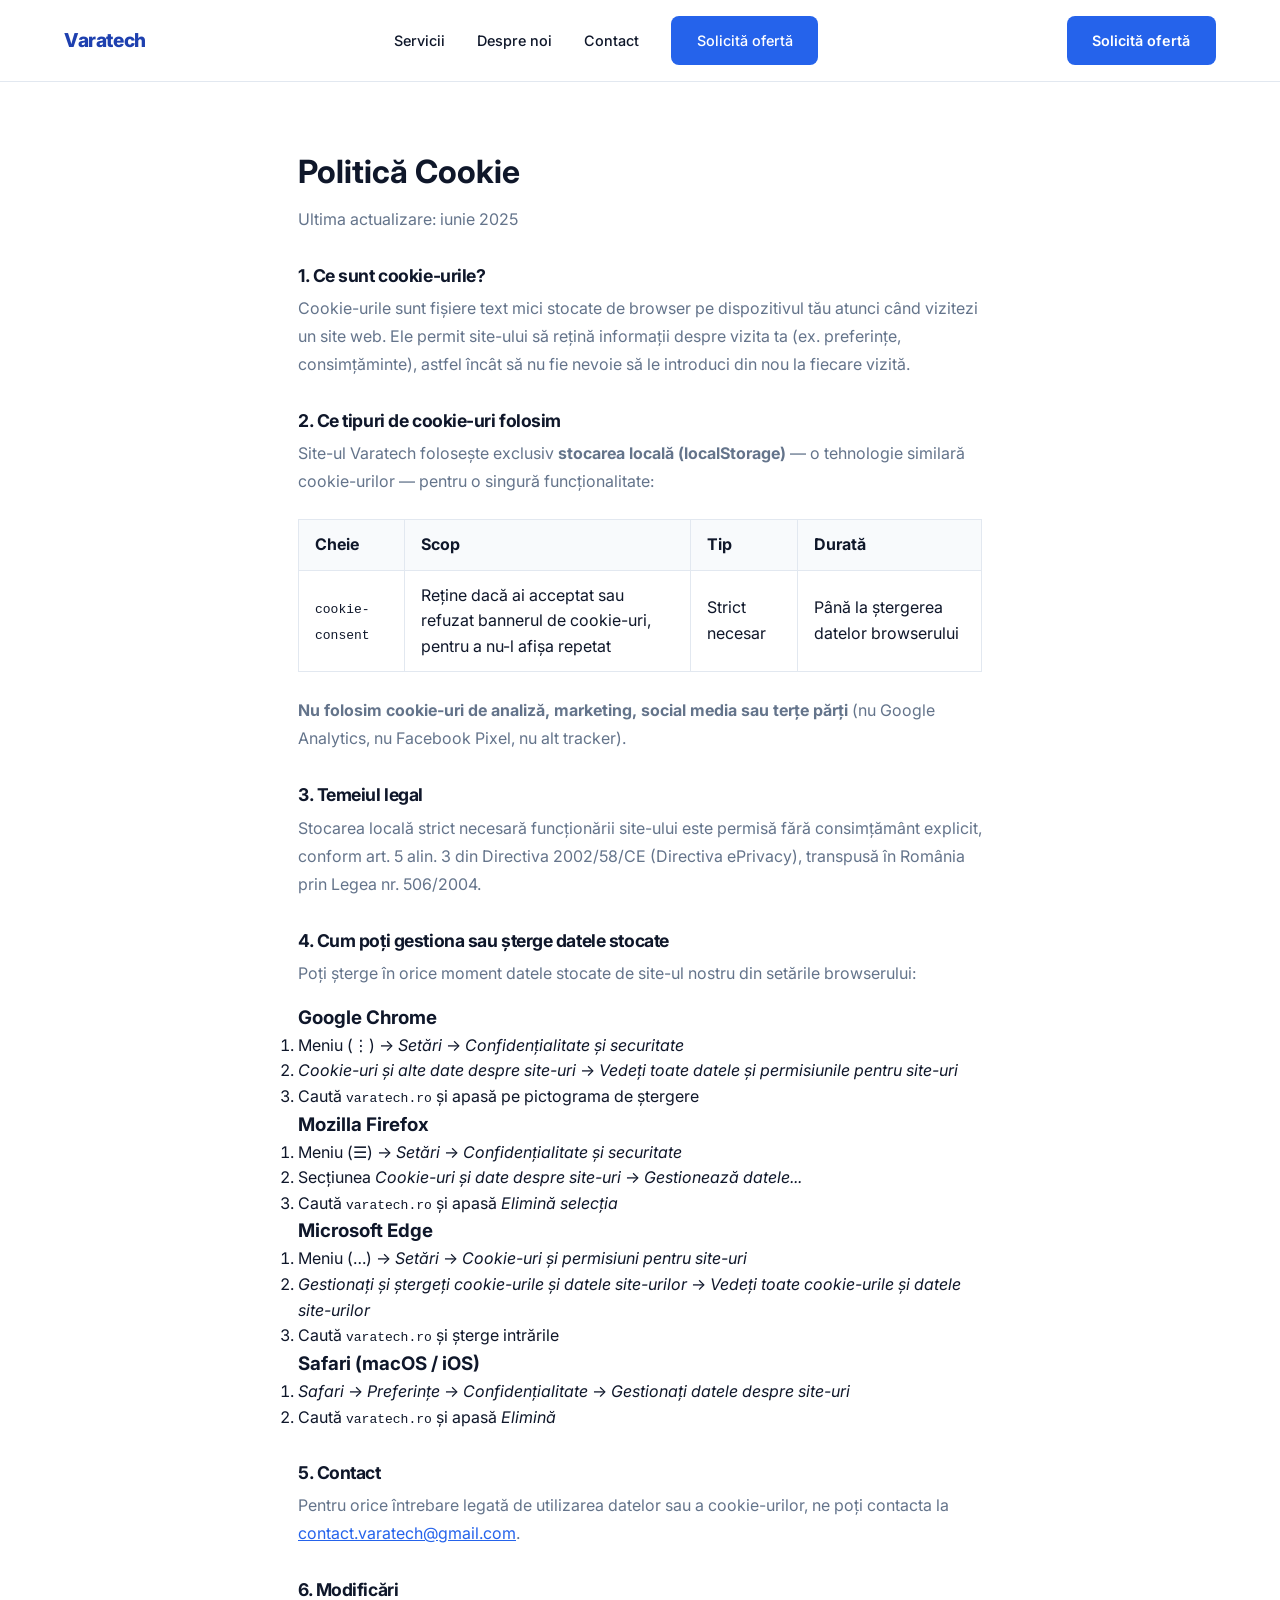
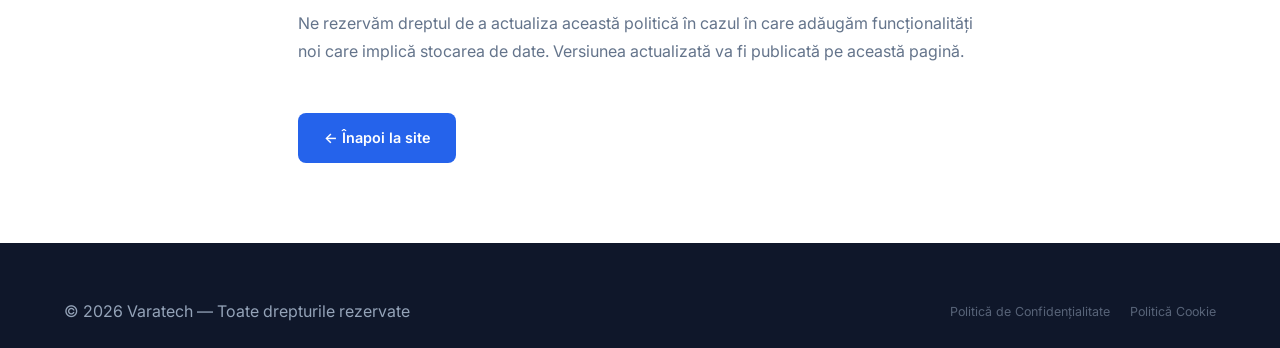
==== cookies.html @ 7a69ef98 "Redesign: minimalist premium look, legal compliance, mobile nav fix - New design system: clean cards" ====
<!DOCTYPE html>
<html lang="ro">
<head>
  <meta charset="UTF-8">
  <meta name="viewport" content="width=device-width, initial-scale=1.0">
  <title>Politică Cookie — Varatech</title>
  <link rel="preconnect" href="https://fonts.googleapis.com">
  <link rel="preconnect" href="https://fonts.gstatic.com" crossorigin>
  <link href="https://fonts.googleapis.com/css2?family=Inter:wght@400;500;600;700;800&display=swap" rel="stylesheet">
  <link rel="stylesheet" href="styles.css">
</head>
<body>
  <header class="site-header">
    <div class="container header-inner">
      <a href="index.html" class="logo">Vara<span>tech</span></a>
      <button class="nav-toggle" id="nav-toggle" aria-label="Meniu">
        <span></span><span></span><span></span>
      </button>
      <nav class="nav" id="main-nav">
        <button class="nav-close" id="nav-close" aria-label="Închide meniu">✕</button>
        <a href="index.html#servicii">Servicii</a>
        <a href="index.html#despre">Despre noi</a>
        <a href="index.html#contact">Contact</a>
        <a href="index.html#contact" class="btn primary nav-cta">Solicită ofertă</a>
      </nav>
      <a href="index.html#contact" class="btn primary header-cta">Solicită ofertă</a>
    </div>
  </header>
  <div class="nav-backdrop" id="nav-backdrop"></div>

  <main class="policy-page">
    <div class="container">
      <h1>Politică Cookie</h1>
      <p class="muted">Ultima actualizare: iunie 2025</p>

      <h2>1. Ce sunt cookie-urile?</h2>
      <p>Cookie-urile sunt fișiere text mici stocate de browser pe dispozitivul tău atunci când vizitezi un site web. Ele permit site-ului să rețină informații despre vizita ta (ex. preferințe, consimțăminte), astfel încât să nu fie nevoie să le introduci din nou la fiecare vizită.</p>

      <h2>2. Ce tipuri de cookie-uri folosim</h2>
      <p>Site-ul Varatech folosește exclusiv <strong>stocarea locală (localStorage)</strong> — o tehnologie similară cookie-urilor — pentru o singură funcționalitate:</p>

      <table style="width:100%;border-collapse:collapse;margin:1.5rem 0;">
        <thead>
          <tr style="background:var(--bg-2);text-align:left;">
            <th style="padding:0.75rem 1rem;border:1px solid var(--border);">Cheie</th>
            <th style="padding:0.75rem 1rem;border:1px solid var(--border);">Scop</th>
            <th style="padding:0.75rem 1rem;border:1px solid var(--border);">Tip</th>
            <th style="padding:0.75rem 1rem;border:1px solid var(--border);">Durată</th>
          </tr>
        </thead>
        <tbody>
          <tr>
            <td style="padding:0.75rem 1rem;border:1px solid var(--border);"><code>cookie-consent</code></td>
            <td style="padding:0.75rem 1rem;border:1px solid var(--border);">Reține dacă ai acceptat sau refuzat bannerul de cookie-uri, pentru a nu-l afișa repetat</td>
            <td style="padding:0.75rem 1rem;border:1px solid var(--border);">Strict necesar</td>
            <td style="padding:0.75rem 1rem;border:1px solid var(--border);">Până la ștergerea datelor browserului</td>
          </tr>
        </tbody>
      </table>

      <p><strong>Nu folosim cookie-uri de analiză, marketing, social media sau terțe părți</strong> (nu Google Analytics, nu Facebook Pixel, nu alt tracker).</p>

      <h2>3. Temeiul legal</h2>
      <p>Stocarea locală strict necesară funcționării site-ului este permisă fără consimțământ explicit, conform art. 5 alin. 3 din Directiva 2002/58/CE (Directiva ePrivacy), transpusă în România prin Legea nr. 506/2004.</p>

      <h2>4. Cum poți gestiona sau șterge datele stocate</h2>
      <p>Poți șterge în orice moment datele stocate de site-ul nostru din setările browserului:</p>

      <h3>Google Chrome</h3>
      <ol>
        <li>Meniu (⋮) → <em>Setări</em> → <em>Confidențialitate și securitate</em></li>
        <li><em>Cookie-uri și alte date despre site-uri</em> → <em>Vedeți toate datele și permisiunile pentru site-uri</em></li>
        <li>Caută <code>varatech.ro</code> și apasă pe pictograma de ștergere</li>
      </ol>

      <h3>Mozilla Firefox</h3>
      <ol>
        <li>Meniu (☰) → <em>Setări</em> → <em>Confidențialitate și securitate</em></li>
        <li>Secțiunea <em>Cookie-uri și date despre site-uri</em> → <em>Gestionează datele...</em></li>
        <li>Caută <code>varatech.ro</code> și apasă <em>Elimină selecția</em></li>
      </ol>

      <h3>Microsoft Edge</h3>
      <ol>
        <li>Meniu (…) → <em>Setări</em> → <em>Cookie-uri și permisiuni pentru site-uri</em></li>
        <li><em>Gestionați și ștergeți cookie-urile și datele site-urilor</em> → <em>Vedeți toate cookie-urile și datele site-urilor</em></li>
        <li>Caută <code>varatech.ro</code> și șterge intrările</li>
      </ol>

      <h3>Safari (macOS / iOS)</h3>
      <ol>
        <li><em>Safari</em> → <em>Preferințe</em> → <em>Confidențialitate</em> → <em>Gestionați datele despre site-uri</em></li>
        <li>Caută <code>varatech.ro</code> și apasă <em>Elimină</em></li>
      </ol>

      <h2>5. Contact</h2>
      <p>Pentru orice întrebare legată de utilizarea datelor sau a cookie-urilor, ne poți contacta la <a href="mailto:contact.varatech@gmail.com">contact.varatech@gmail.com</a>.</p>

      <h2>6. Modificări</h2>
      <p>Ne rezervăm dreptul de a actualiza această politică în cazul în care adăugăm funcționalități noi care implică stocarea de date. Versiunea actualizată va fi publicată pe această pagină.</p>

      <p style="margin-top:3rem;"><a href="index.html" class="btn primary">← Înapoi la site</a></p>
    </div>
  </main>

  <footer class="site-footer">
    <div class="container">
      <div class="footer-bottom" style="border-top:none;padding-top:0;">
        <p class="muted">© <span id="year"></span> Varatech — Toate drepturile rezervate</p>
        <div class="footer-links-legal">
          <a href="privacy.html">Politică de Confidențialitate</a>
          <a href="cookies.html">Politică Cookie</a>
        </div>
      </div>
    </div>
  </footer>

  <script src="main.js"></script>
</body>
</html>
---- styles.css ----
/* Varatech */
:root{
  --accent-1:#2563eb;
  --accent-2:#1e40af;
  --bg-1:#ffffff;
  --bg-2:#f8fafc;
  --text:#0f172a;
  --muted:#64748b;
  --border:#e2e8f0;
  --radius-sm:8px;
  --radius:14px;
  --shadow:0 4px 16px rgba(0,0,0,0.06);
  --shadow-hover:0 8px 32px rgba(37,99,235,0.12);
  --footer-bg:#0f172a;
  --footer-text:#94a3b8;
}
*{box-sizing:border-box;margin:0;padding:0}
html{scroll-behavior:smooth}
body{
  font-family:'Inter',system-ui,-apple-system,'Segoe UI',Roboto,sans-serif;
  background:var(--bg-1);color:var(--text);
  -webkit-font-smoothing:antialiased;
  line-height:1.6;
}
img{display:block;max-width:100%}
.container{max-width:1200px;margin:0 auto;padding:0 1.5rem}

/* ── Header ── */
.site-header{
  background:white;
  padding:1rem 0;
  position:sticky;top:0;z-index:40;
  border-bottom:1px solid var(--border);
}
.header-inner{display:flex;align-items:center;justify-content:space-between;gap:1.5rem}
.logo{font-weight:800;color:var(--accent-2);text-decoration:none;font-size:1.2rem;letter-spacing:-0.02em}
.nav{display:flex;align-items:center;gap:2rem}
.nav>a{color:var(--text);text-decoration:none;font-weight:500;font-size:0.9rem;transition:color 0.2s}
.nav>a:hover{color:var(--accent-1)}
.nav-backdrop,.nav-close,.nav-cta{display:none}
.nav-toggle{display:none;background:none;border:0;cursor:pointer;padding:4px}
.nav-toggle span{display:block;width:22px;height:2px;background:var(--text);margin:5px 0;border-radius:2px}
.header-cta{padding:0.55rem 1.1rem;font-size:0.85rem}

/* ── Buttons ── */
.btn{
  display:inline-block;
  padding:0.8rem 1.6rem;
  border-radius:var(--radius-sm);
  text-decoration:none;font-weight:600;font-size:0.9rem;
  transition:all 0.2s;cursor:pointer;border:none;font-family:inherit;
}
.btn.primary{background:var(--accent-1);color:white}
.btn.primary:hover{background:var(--accent-2);transform:translateY(-1px);box-shadow:0 4px 14px rgba(37,99,235,0.3)}
.btn.outline{border:1px solid rgba(255,255,255,0.55);color:white;background:transparent}
.btn.outline:hover{background:rgba(255,255,255,0.12)}

/* ── Hero ── */
.hero{
  min-height:88vh;
  display:flex;align-items:center;
  background-image:url('https://images.unsplash.com/photo-1497366216548-37526070297c?auto=format&fit=crop&w=1920&q=80');
  background-size:cover;background-position:center;background-attachment:fixed;
  position:relative;
}
.hero::before{
  content:'';position:absolute;inset:0;
  background:linear-gradient(135deg,rgba(15,23,42,0.78) 0%,rgba(30,64,175,0.45) 100%);
}
.hero-inner{
  position:relative;z-index:1;text-align:center;
  max-width:760px;margin:0 auto;padding:5rem 0;
}
.hero h1{
  font-size:3.5rem;font-weight:800;color:white;
  line-height:1.12;letter-spacing:-0.03em;margin-bottom:1.25rem;
}
.hero p{color:rgba(255,255,255,0.82);font-size:1.1rem;margin-bottom:2.5rem;line-height:1.7}
.hero-ctas{display:flex;gap:1rem;justify-content:center;flex-wrap:wrap}

/* ── Stats ── */
.stats{background:var(--bg-1);border-bottom:1px solid var(--border)}
.stats-grid{display:grid;grid-template-columns:repeat(4,1fr);text-align:center}
.stat{padding:2rem 1rem;border-right:1px solid var(--border)}
.stat:last-child{border-right:none}
.stat-num{display:block;font-size:2.25rem;font-weight:800;color:var(--accent-1);letter-spacing:-0.03em;line-height:1;margin-bottom:0.35rem}
.stat-label{font-size:0.875rem;color:var(--muted);font-weight:500}

/* ── Section labels & headings ── */
.section-label{
  display:inline-block;font-size:0.75rem;font-weight:700;letter-spacing:0.1em;
  text-transform:uppercase;color:var(--accent-1);margin-bottom:0.6rem;
}
h2{font-size:2.1rem;font-weight:800;letter-spacing:-0.025em;line-height:1.2;margin-bottom:0.75rem}
.lead{color:var(--muted);font-size:1rem;margin-bottom:2.5rem;line-height:1.65}

/* ── Services ── */
.services{padding:5rem 0;background:var(--bg-2)}
.services-grid{display:grid;grid-template-columns:repeat(auto-fit,minmax(280px,1fr));gap:1.25rem}
.card{
  background:white;border-radius:var(--radius);padding:1.75rem;
  border:1px solid var(--border);
  transition:border-color 0.25s,box-shadow 0.25s,transform 0.25s;
}
.card:hover{border-color:var(--accent-1);box-shadow:var(--shadow-hover);transform:translateY(-3px)}
.icon-wrap{
  width:2.75rem;height:2.75rem;background:#eff6ff;
  border-radius:10px;display:flex;align-items:center;justify-content:center;
  margin-bottom:1.25rem;flex-shrink:0;
}
.icon-wrap .icon{width:1.15rem;height:1.15rem;color:var(--accent-1)}
.card h3{font-size:0.95rem;font-weight:700;margin-bottom:0.3rem;color:var(--text)}
.card>p{color:var(--muted);font-size:0.875rem;line-height:1.55;margin:0}
.details-btn{
  display:inline-flex;align-items:center;gap:0.3rem;margin-top:1rem;
  padding:0;background:none;border:none;
  color:var(--accent-1);font-size:0.8rem;font-weight:600;cursor:pointer;
  transition:color 0.2s;font-family:inherit;
}
.details-btn:hover{color:var(--accent-2)}
.btn-icon{display:inline-block;transition:transform 0.3s ease;line-height:1}
.card.expanded .btn-icon{transform:rotate(180deg)}
.details{max-height:0;overflow:hidden;transition:max-height 0.4s ease}
.card.expanded .details{max-height:300px}
.details-inner{margin-top:1rem;padding-top:1rem;border-top:1px solid var(--border)}
.details-inner p{color:var(--muted);font-size:0.875rem;line-height:1.6;margin:0}

/* ── About ── */
.about{padding:5rem 0;background:var(--bg-1)}
.about-inner{display:grid;grid-template-columns:1fr 1fr;gap:5rem;align-items:center}
.about-image{border-radius:var(--radius);overflow:hidden;box-shadow:var(--shadow);aspect-ratio:4/3}
.about-image img{width:100%;height:100%;object-fit:cover}
.about-content .section-label{display:block}
.about-content h2{margin-bottom:1rem}
.about-content>p{color:var(--muted);font-size:1rem;line-height:1.75;margin-bottom:2rem}
.feature-list{list-style:none;display:flex;flex-direction:column;gap:0.9rem}
.feature-list li{
  display:flex;align-items:center;gap:0.75rem;
  font-size:0.9rem;font-weight:500;color:var(--text);
}
.feature-list li::before{
  content:'✓';flex-shrink:0;
  width:1.5rem;height:1.5rem;
  background:#eff6ff;color:var(--accent-1);
  border-radius:50%;display:flex;align-items:center;justify-content:center;
  font-size:0.7rem;font-weight:800;
}

/* ── Contact ── */
.contact{padding:5rem 0;background:var(--bg-2)}
.contact-inner{display:grid;grid-template-columns:1fr 1.5fr;gap:4rem;align-items:start}
.contact-info .section-label{display:block}
.contact-info h2{margin-bottom:0.75rem}
.contact-info>.lead{margin-bottom:0}
.contact-details{display:flex;flex-direction:column;gap:0.65rem;margin-top:2rem}
.contact-details a,.contact-details span{
  color:var(--text);text-decoration:none;font-size:0.9rem;font-weight:500;
  display:flex;align-items:center;gap:0.6rem;
}
.contact-details a:hover{color:var(--accent-1)}
.contact-form-wrap{background:white;border-radius:var(--radius);padding:2.25rem;border:1px solid var(--border)}
.contact-form{display:flex;flex-direction:column;gap:1.1rem}
.form-row{display:flex;flex-direction:column;gap:0.35rem}
.form-row label{font-size:0.8rem;color:var(--muted);font-weight:600;letter-spacing:0.01em}
.form-row input,.form-row textarea,.form-row select{
  padding:0.75rem 0.9rem;border-radius:var(--radius-sm);
  border:1px solid var(--border);background:var(--bg-1);
  font-family:inherit;font-size:0.9rem;color:var(--text);
  transition:border-color 0.2s,box-shadow 0.2s;
}
.form-row input:focus,.form-row textarea:focus,.form-row select:focus{
  outline:none;border-color:var(--accent-1);box-shadow:0 0 0 3px rgba(37,99,235,0.1);
}
.form-actions{margin-top:0.5rem}
.form-actions .btn{display:block;width:100%;text-align:center}

/* ── Policy pages ── */
.policy-page{max-width:780px;margin:0 auto;padding:4rem 1.5rem}
.policy-page h1{font-size:2rem;margin-bottom:0.5rem}
.policy-page h2{font-size:1.1rem;font-weight:700;margin:2rem 0 0.5rem}
.policy-page p,.policy-page ul{color:var(--muted);line-height:1.75;margin-bottom:1rem}
.policy-page ul{padding-left:1.5rem}
.policy-page ul li{margin-bottom:0.4rem}
.policy-page a{color:var(--accent-1)}
.policy-meta{color:var(--muted);font-size:0.875rem;margin-bottom:3rem;padding-bottom:2rem;border-bottom:1px solid var(--border)}

/* ── Footer ── */
.site-footer{background:var(--footer-bg);color:var(--footer-text);padding:3.5rem 0 1.5rem}
.footer-grid{
  display:grid;grid-template-columns:1.6fr 1fr 1fr;gap:3rem;
  padding-bottom:2.5rem;border-bottom:1px solid rgba(255,255,255,0.07);margin-bottom:1.5rem;
}
.footer-brand strong{color:white;font-size:1.1rem;font-weight:800;letter-spacing:-0.02em}
.footer-brand>p{margin-top:0.5rem;font-size:0.875rem;line-height:1.6}
.footer-col h4{color:white;font-size:0.75rem;font-weight:700;letter-spacing:0.09em;text-transform:uppercase;margin-bottom:1rem}
.footer-col a,.footer-col span{
  display:block;color:var(--footer-text);text-decoration:none;
  font-size:0.875rem;margin-bottom:0.6rem;transition:color 0.2s;
}
.footer-col a:hover{color:white}
.footer-legal{
  font-size:0.78rem;color:rgba(148,163,184,0.5);line-height:1.7;
  padding-bottom:1.25rem;border-bottom:1px solid rgba(255,255,255,0.07);margin-bottom:1.25rem;
}
.footer-bottom{
  display:flex;align-items:center;justify-content:space-between;flex-wrap:wrap;gap:0.75rem;
}
.footer-muted{color:rgba(148,163,184,0.45);font-size:0.8rem}
.footer-links-legal{display:flex;flex-wrap:wrap;gap:1.25rem}
.footer-links-legal a{
  color:rgba(148,163,184,0.55);text-decoration:none;font-size:0.78rem;transition:color 0.2s;
}
.footer-links-legal a:hover{color:white}

/* ── Cookie Banner ── */
.cookie-banner{
  position:fixed;bottom:0;left:0;right:0;z-index:999;
  background:#1e293b;color:#e2e8f0;
  padding:1rem 2rem;
  display:none;
  align-items:center;justify-content:space-between;
  gap:1rem;flex-wrap:wrap;
  box-shadow:0 -4px 24px rgba(0,0,0,0.25);
}
.cookie-banner p{font-size:0.875rem;margin:0}
.cookie-banner a{color:#93c5fd}
.cookie-actions{display:flex;gap:0.6rem;flex-shrink:0}
.btn-cookie-reject{
  padding:0.45rem 1rem;border-radius:6px;
  background:transparent;border:1px solid rgba(255,255,255,0.22);
  color:#e2e8f0;font-size:0.825rem;font-weight:500;cursor:pointer;
  transition:border-color 0.2s;font-family:inherit;
}
.btn-cookie-reject:hover{border-color:rgba(255,255,255,0.5)}
.btn-cookie-accept{
  padding:0.45rem 1rem;border-radius:6px;
  background:var(--accent-1);border:none;
  color:white;font-size:0.825rem;font-weight:600;cursor:pointer;
  transition:background 0.2s;font-family:inherit;
}
.btn-cookie-accept:hover{background:var(--accent-2)}

/* ── Responsive ── */
@media (max-width:880px){
  .nav-backdrop{
    display:block;position:fixed;inset:0;
    background:rgba(0,0,0,0.45);z-index:38;
    opacity:0;pointer-events:none;transition:opacity 0.3s;
  }
  .nav-backdrop.show{opacity:1;pointer-events:all}
  .nav{
    display:flex;flex-direction:column;align-items:flex-start;
    position:fixed;top:0;right:0;
    width:min(300px,85vw);height:100vh;
    background:white;padding:5rem 2rem 2rem;
    gap:0;box-shadow:-8px 0 40px rgba(0,0,0,0.15);z-index:39;
    transform:translateX(100%);transition:transform 0.3s ease;
  }
  .nav.show{transform:translateX(0)}
  .nav>a{
    display:block;width:100%;
    padding:0.9rem 0;border-bottom:1px solid var(--border);font-size:1rem;
  }
  .nav-close{
    display:block;position:absolute;top:1.1rem;right:1.25rem;
    background:none;border:none;font-size:1.4rem;cursor:pointer;
    color:var(--muted);line-height:1;font-family:inherit;
  }
  .nav-cta{display:block;margin-top:1.5rem;text-align:center;width:100%}
  .nav-toggle{display:block}
  .header-cta{display:none}

  .hero{min-height:75vh;background-attachment:scroll}
  .hero h1{font-size:2.1rem}
  .hero p{font-size:0.975rem}

  .stats-grid{grid-template-columns:repeat(2,1fr)}
  .stat{border-right:none;border-bottom:1px solid var(--border)}
  .stat:nth-child(odd){border-right:1px solid var(--border)}
  .stat:nth-child(3),.stat:nth-child(4){border-bottom:none}

  .services-grid{grid-template-columns:1fr}

  .about-inner{grid-template-columns:1fr;gap:2.5rem}
  .about-image{aspect-ratio:16/9}

  .contact-inner{grid-template-columns:1fr;gap:2.5rem}

  .footer-grid{grid-template-columns:1fr;gap:2rem}
  .footer-bottom{flex-direction:column;align-items:flex-start}

  .cookie-banner{flex-direction:column;align-items:flex-start}
}

@media (max-width:480px){
  .hero h1{font-size:1.85rem}
  .hero-ctas{flex-direction:column;align-items:stretch}
  .hero-ctas .btn{text-align:center}
  h2{font-size:1.75rem}
  .stat-num{font-size:1.85rem}
  .contact-form-wrap{padding:1.5rem}
}
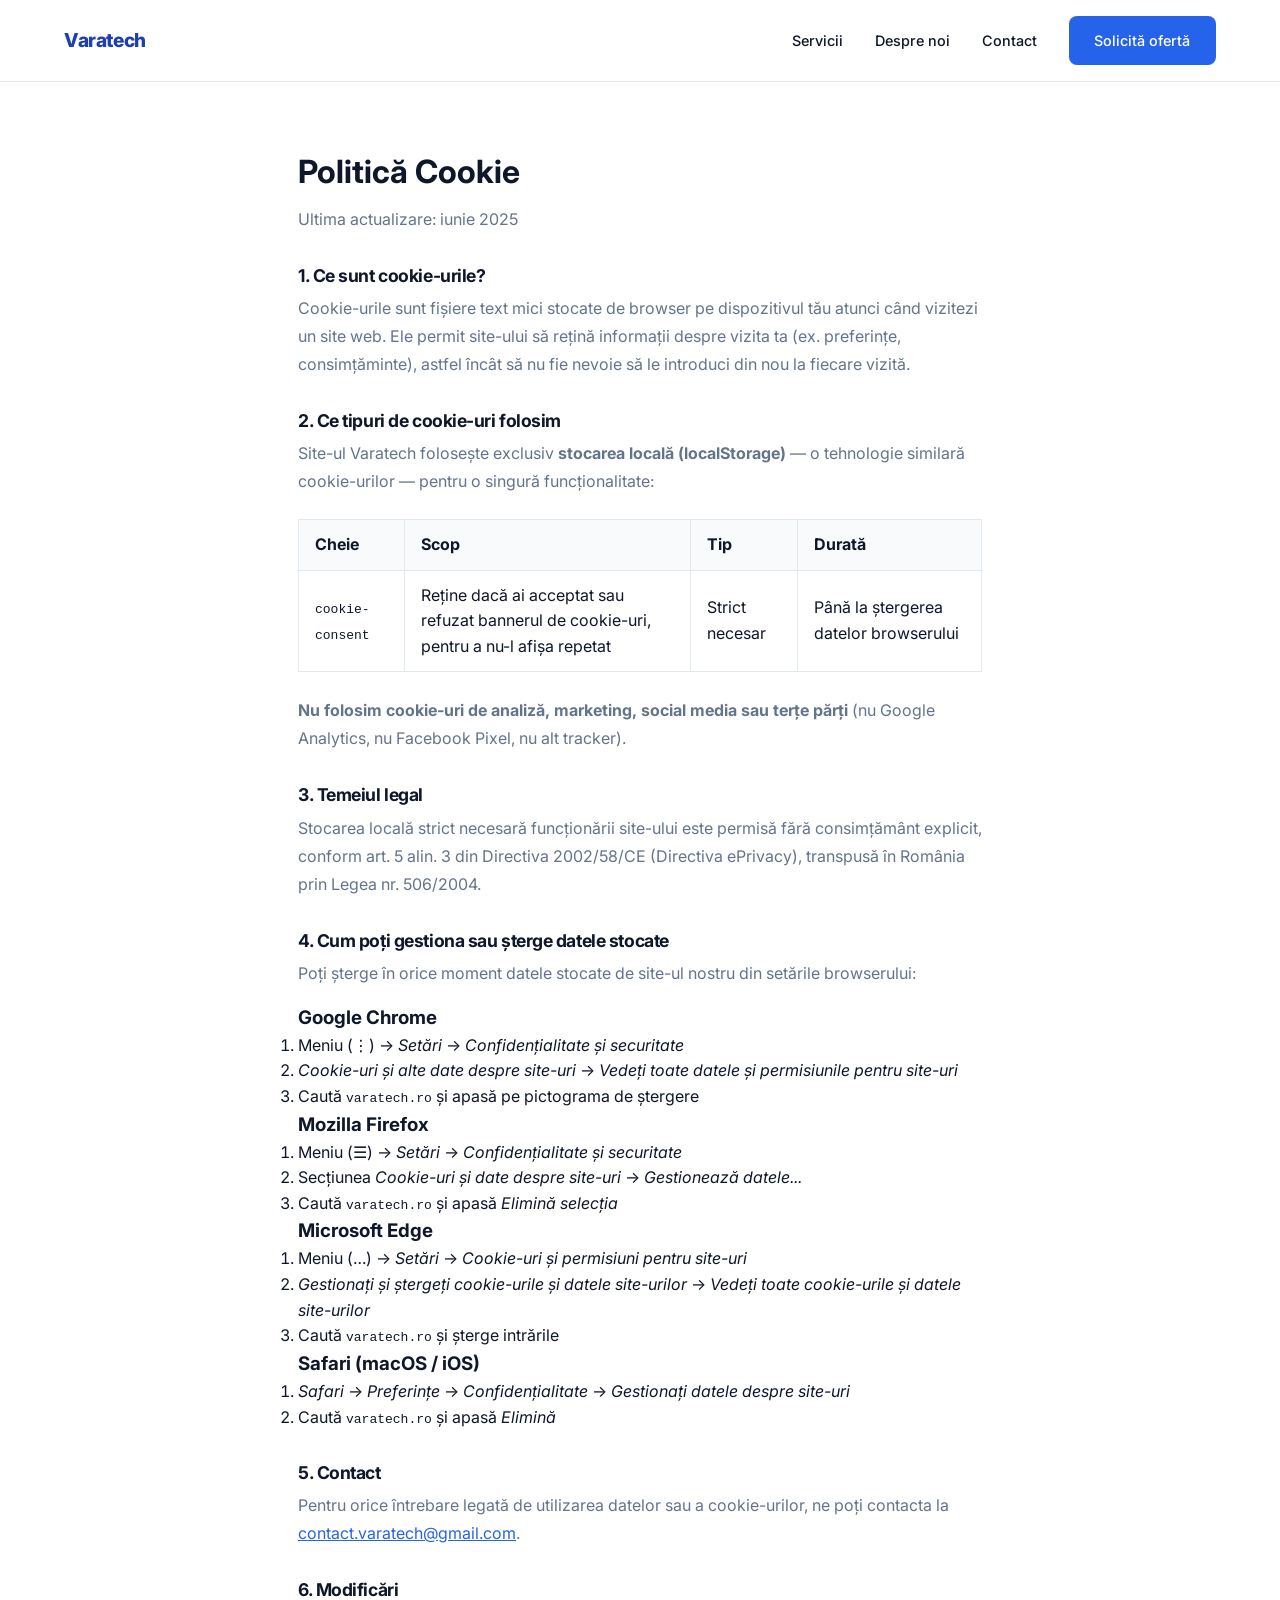
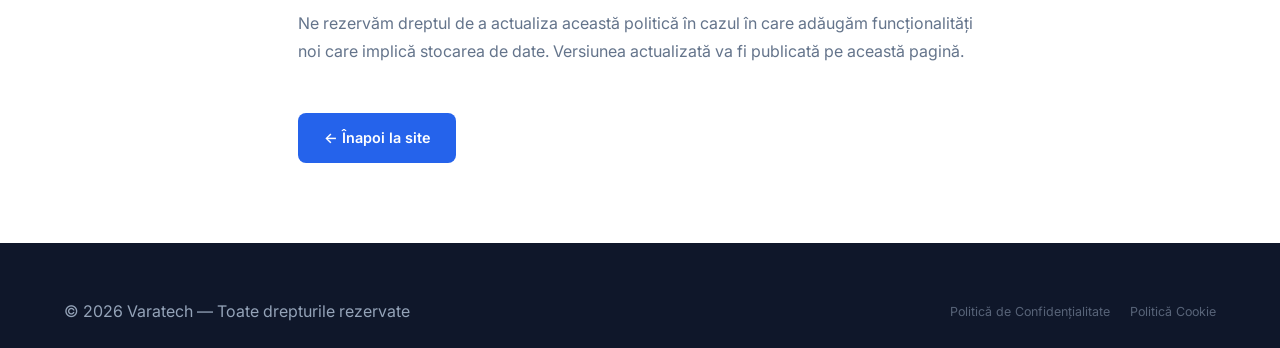
==== commit 889034a1: "Remove duplicate header CTA and clean up orphaned assets The header button duplicated the hero CTA o" ====
--- a/cookies.html
+++ b/cookies.html
@@ -23,7 +23,6 @@
         <a href="index.html#contact">Contact</a>
         <a href="index.html#contact" class="btn primary nav-cta">Solicită ofertă</a>
       </nav>
-      <a href="index.html#contact" class="btn primary header-cta">Solicită ofertă</a>
     </div>
   </header>
   <div class="nav-backdrop" id="nav-backdrop"></div>
--- a/styles.css
+++ b/styles.css
@@ -40,7 +40,6 @@
 .nav-backdrop,.nav-close,.nav-cta{display:none}
 .nav-toggle{display:none;background:none;border:0;cursor:pointer;padding:4px}
 .nav-toggle span{display:block;width:22px;height:2px;background:var(--text);margin:5px 0;border-radius:2px}
-.header-cta{padding:0.55rem 1.1rem;font-size:0.85rem}
 
 /* ── Buttons ── */
 .btn{
@@ -268,7 +267,6 @@
   }
   .nav-cta{display:block;margin-top:1.5rem;text-align:center;width:100%}
   .nav-toggle{display:block}
-  .header-cta{display:none}
 
   .hero{min-height:75vh;background-attachment:scroll}
   .hero h1{font-size:2.1rem}
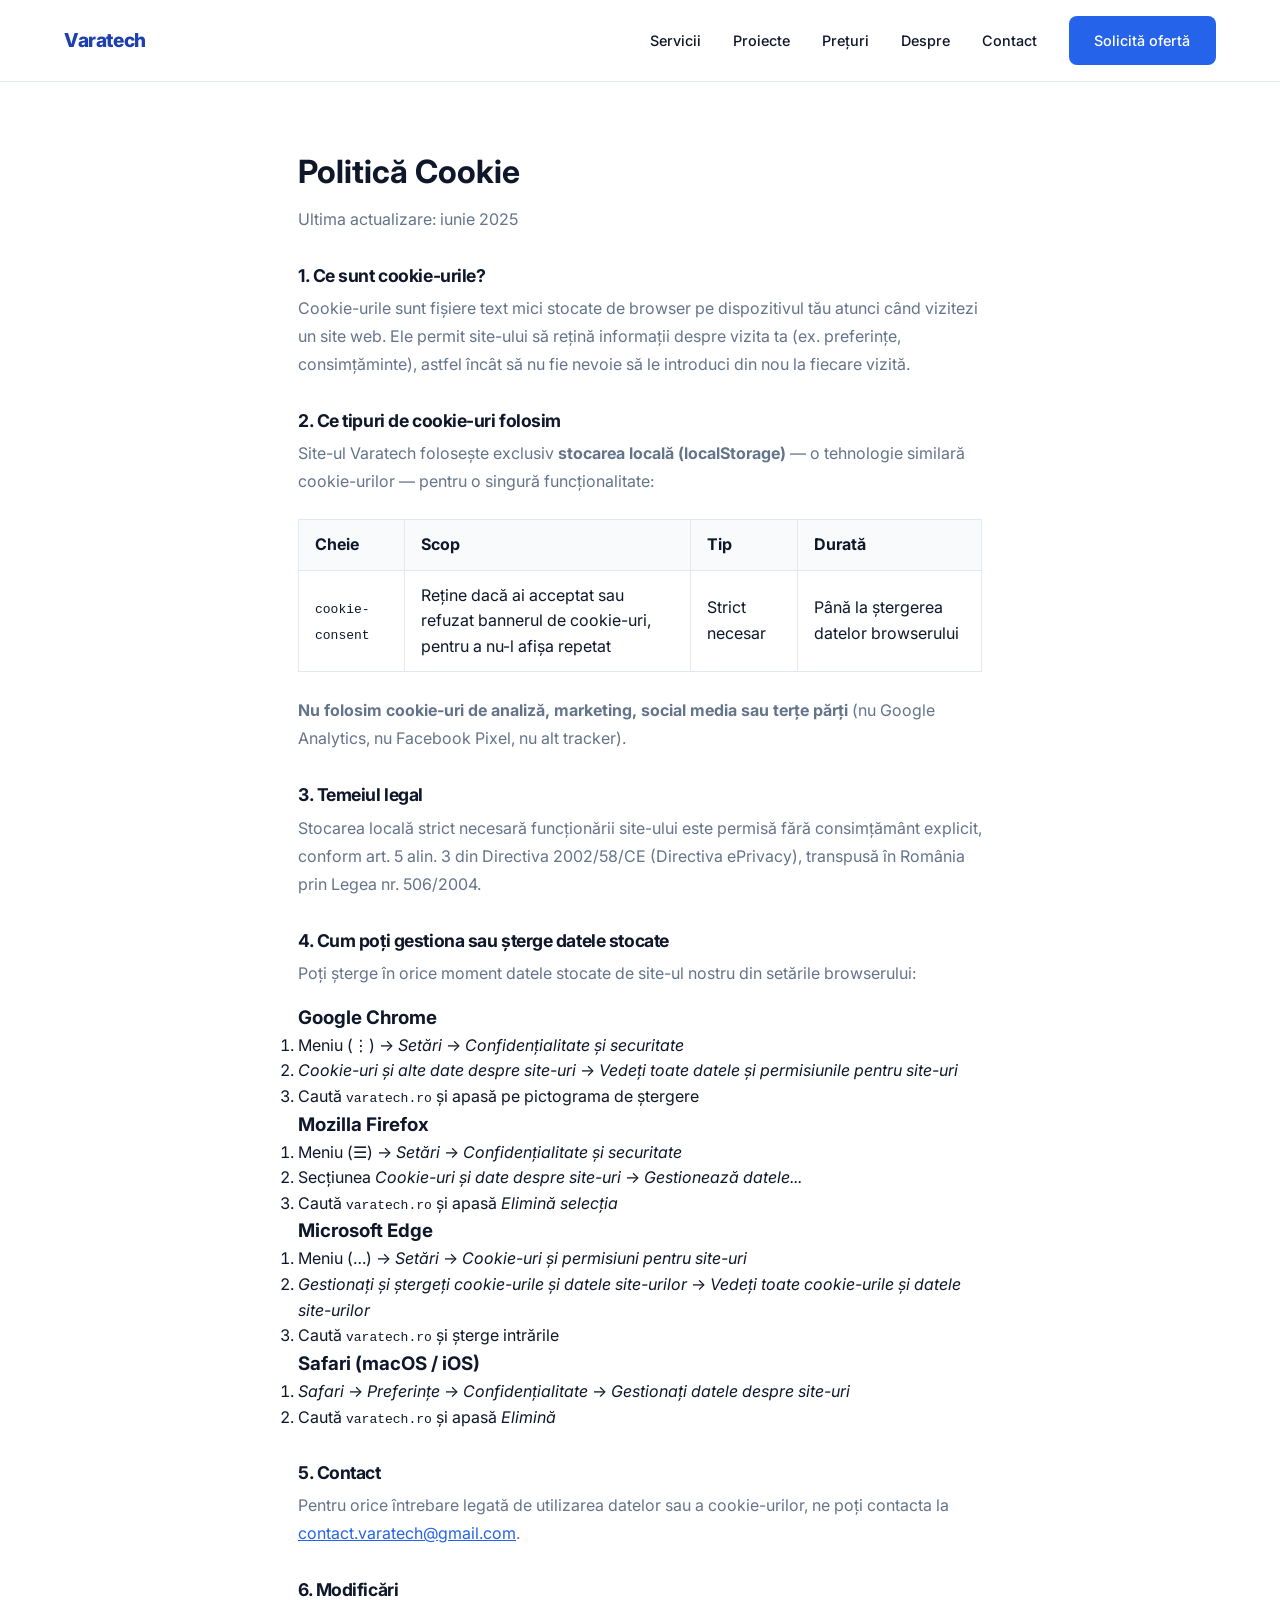
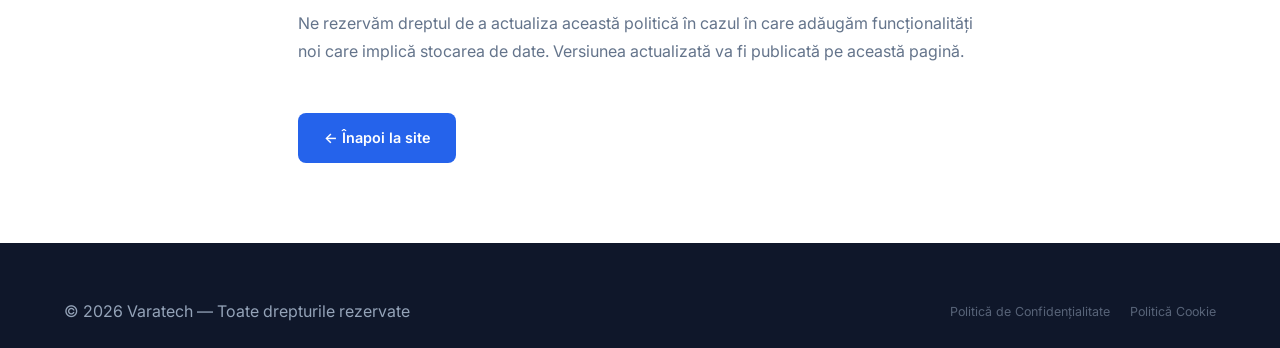
==== commit bb3036b6: "Fix hero wrap, add RO/EN switcher, portfolio section, and visual refresh Removes forced line break c" ====
--- a/cookies.html
+++ b/cookies.html
@@ -19,7 +19,9 @@
       <nav class="nav" id="main-nav">
         <button class="nav-close" id="nav-close" aria-label="Închide meniu">✕</button>
         <a href="index.html#servicii">Servicii</a>
-        <a href="index.html#despre">Despre noi</a>
+        <a href="index.html#proiecte">Proiecte</a>
+        <a href="index.html#preturi">Prețuri</a>
+        <a href="index.html#despre">Despre</a>
         <a href="index.html#contact">Contact</a>
         <a href="index.html#contact" class="btn primary nav-cta">Solicită ofertă</a>
       </nav>
--- a/styles.css
+++ b/styles.css
@@ -13,6 +13,8 @@
   --shadow-hover:0 8px 32px rgba(37,99,235,0.12);
   --footer-bg:#0f172a;
   --footer-text:#94a3b8;
+  --accent-warm:#f97316;
+  --font-display:'Space Grotesk','Inter',system-ui,-apple-system,'Segoe UI',Roboto,sans-serif;
 }
 *{box-sizing:border-box;margin:0;padding:0}
 html{scroll-behavior:smooth}
@@ -22,6 +24,7 @@
   -webkit-font-smoothing:antialiased;
   line-height:1.6;
 }
+h1,h2,h3,.logo,.stat-num{font-family:var(--font-display)}
 img{display:block;max-width:100%}
 .container{max-width:1200px;margin:0 auto;padding:0 1.5rem}
 
@@ -37,6 +40,14 @@
 .nav{display:flex;align-items:center;gap:2rem}
 .nav>a{color:var(--text);text-decoration:none;font-weight:500;font-size:0.9rem;transition:color 0.2s}
 .nav>a:hover{color:var(--accent-1)}
+.lang-switch{display:flex;align-items:center;gap:0.4rem}
+.lang-btn{
+  background:none;border:none;font-family:inherit;font-size:0.85rem;font-weight:600;
+  color:var(--muted);cursor:pointer;padding:0.25rem;transition:color 0.2s;
+}
+.lang-btn:hover{color:var(--accent-1)}
+.lang-btn.active{color:var(--accent-warm)}
+.lang-sep{color:var(--border);font-size:0.8rem}
 .nav-backdrop,.nav-close,.nav-cta{display:none}
 .nav-toggle{display:none;background:none;border:0;cursor:pointer;padding:4px}
 .nav-toggle span{display:block;width:22px;height:2px;background:var(--text);margin:5px 0;border-radius:2px}
@@ -76,13 +87,23 @@
 }
 .hero p{color:rgba(255,255,255,0.82);font-size:1.1rem;margin-bottom:2.5rem;line-height:1.7}
 .hero-ctas{display:flex;gap:1rem;justify-content:center;flex-wrap:wrap}
+.hero-micro{color:rgba(255,255,255,0.7);font-size:0.8rem;margin-top:1.1rem;margin-bottom:0}
+
+
+/* ── Scroll reveal ── */
+.reveal{opacity:0;transform:translateY(18px);transition:opacity 0.6s ease,transform 0.6s ease}
+.reveal.visible{opacity:1;transform:translateY(0)}
+@media (prefers-reduced-motion:reduce){
+  .reveal{opacity:1;transform:none;transition:none}
+}
 
 /* ── Stats ── */
 .stats{background:var(--bg-1);border-bottom:1px solid var(--border)}
-.stats-grid{display:grid;grid-template-columns:repeat(4,1fr);text-align:center}
+.stats-grid{display:grid;grid-template-columns:repeat(3,1fr);text-align:center}
 .stat{padding:2rem 1rem;border-right:1px solid var(--border)}
 .stat:last-child{border-right:none}
 .stat-num{display:block;font-size:2.25rem;font-weight:800;color:var(--accent-1);letter-spacing:-0.03em;line-height:1;margin-bottom:0.35rem}
+.stat-num-warm{color:var(--accent-warm)}
 .stat-label{font-size:0.875rem;color:var(--muted);font-weight:500}
 
 /* ── Section labels & headings ── */
@@ -124,6 +145,44 @@
 .details-inner{margin-top:1rem;padding-top:1rem;border-top:1px solid var(--border)}
 .details-inner p{color:var(--muted);font-size:0.875rem;line-height:1.6;margin:0}
 
+/* ── Portfolio ── */
+.portfolio{padding:5rem 0;background:var(--bg-1)}
+.portfolio-showcase{
+  display:grid;grid-template-columns:1.1fr 1fr;gap:3rem;align-items:center;margin-top:2.5rem;
+}
+.portfolio-images{display:grid;grid-template-columns:1fr 1fr;gap:1rem}
+.portfolio-images img{
+  width:100%;height:100%;object-fit:cover;border-radius:var(--radius);
+  box-shadow:var(--shadow);aspect-ratio:4/3;
+}
+.portfolio-info h3{font-size:1.35rem;font-weight:800;margin-bottom:0.75rem;color:var(--text)}
+.portfolio-info p{color:var(--muted);font-size:0.95rem;line-height:1.65;margin-bottom:1.5rem}
+
+/* ── Pricing ── */
+.pricing{padding:5rem 0;background:var(--bg-1)}
+.price-grid{display:grid;grid-template-columns:repeat(auto-fit,minmax(260px,1fr));gap:1.25rem;margin-top:2.5rem}
+.price-card{
+  background:var(--bg-2);border-radius:var(--radius);padding:1.75rem;
+  border:1px solid var(--border);
+  transition:border-color 0.25s,box-shadow 0.25s,transform 0.25s;
+}
+.price-card:hover{border-color:var(--accent-1);box-shadow:var(--shadow-hover);transform:translateY(-3px)}
+.price-tier{
+  font-size:0.75rem;font-weight:700;letter-spacing:0.09em;text-transform:uppercase;
+  color:var(--muted);margin-bottom:0.5rem;
+}
+.price-name{font-size:1rem;font-weight:700;color:var(--text);margin-bottom:0.6rem}
+.price-value{font-size:1.5rem;font-weight:800;color:var(--accent-1);letter-spacing:-0.02em;margin-bottom:1.1rem}
+.price-value span{font-size:0.55em;font-weight:500;color:var(--muted)}
+.price-features{list-style:none;display:flex;flex-direction:column;gap:0.55rem}
+.price-features li{
+  padding-left:1.4rem;position:relative;font-size:0.875rem;color:var(--muted);line-height:1.5;
+}
+.price-features li::before{
+  content:'✓';position:absolute;left:0;top:0;
+  color:var(--accent-1);font-weight:800;font-size:0.8rem;
+}
+
 /* ── About ── */
 .about{padding:5rem 0;background:var(--bg-1)}
 .about-inner{display:grid;grid-template-columns:1fr 1fr;gap:5rem;align-items:center}
@@ -132,6 +191,7 @@
 .about-content .section-label{display:block}
 .about-content h2{margin-bottom:1rem}
 .about-content>p{color:var(--muted);font-size:1rem;line-height:1.75;margin-bottom:2rem}
+.about-content>p a{color:var(--accent-1);text-decoration:underline}
 .feature-list{list-style:none;display:flex;flex-direction:column;gap:0.9rem}
 .feature-list li{
   display:flex;align-items:center;gap:0.75rem;
@@ -170,8 +230,21 @@
 .form-row input:focus,.form-row textarea:focus,.form-row select:focus{
   outline:none;border-color:var(--accent-1);box-shadow:0 0 0 3px rgba(37,99,235,0.1);
 }
+.form-more-btn{
+  display:inline-flex;align-items:center;gap:0.3rem;align-self:flex-start;
+  padding:0;background:none;border:none;
+  color:var(--accent-1);font-size:0.85rem;font-weight:600;cursor:pointer;
+  transition:color 0.2s;font-family:inherit;margin-top:-0.3rem;
+}
+.form-more-btn:hover{color:var(--accent-2)}
+.form-more-btn .btn-icon{display:inline-block;transition:transform 0.3s ease;line-height:1}
+.form-more-btn.open .btn-icon{transform:rotate(180deg)}
+.form-extra{max-height:0;overflow:hidden;transition:max-height 0.4s ease}
+.form-extra.open{max-height:400px}
+.form-extra-inner{display:flex;flex-direction:column;gap:1.1rem;padding-top:1.1rem}
 .form-actions{margin-top:0.5rem}
 .form-actions .btn{display:block;width:100%;text-align:center}
+.form-micro{color:var(--muted);font-size:0.8rem;text-align:center;margin-top:0.75rem;margin-bottom:0}
 
 /* ── Policy pages ── */
 .policy-page{max-width:780px;margin:0 auto;padding:4rem 1.5rem}
@@ -240,6 +313,9 @@
 .btn-cookie-accept:hover{background:var(--accent-2)}
 
 /* ── Responsive ── */
+@media (max-width:1024px){
+  .hero h1{font-size:2.75rem}
+}
 @media (max-width:880px){
   .nav-backdrop{
     display:block;position:fixed;inset:0;
@@ -266,18 +342,21 @@
     color:var(--muted);line-height:1;font-family:inherit;
   }
   .nav-cta{display:block;margin-top:1.5rem;text-align:center;width:100%}
+  .lang-switch{margin-top:1.25rem;justify-content:center;width:100%}
   .nav-toggle{display:block}
 
   .hero{min-height:75vh;background-attachment:scroll}
   .hero h1{font-size:2.1rem}
   .hero p{font-size:0.975rem}
 
-  .stats-grid{grid-template-columns:repeat(2,1fr)}
+  .stats-grid{grid-template-columns:1fr}
   .stat{border-right:none;border-bottom:1px solid var(--border)}
-  .stat:nth-child(odd){border-right:1px solid var(--border)}
-  .stat:nth-child(3),.stat:nth-child(4){border-bottom:none}
+  .stat:last-child{border-bottom:none}
 
   .services-grid{grid-template-columns:1fr}
+
+  .portfolio-showcase{grid-template-columns:1fr;gap:1.75rem}
+  .portfolio-images{grid-template-columns:1fr}
 
   .about-inner{grid-template-columns:1fr;gap:2.5rem}
   .about-image{aspect-ratio:16/9}
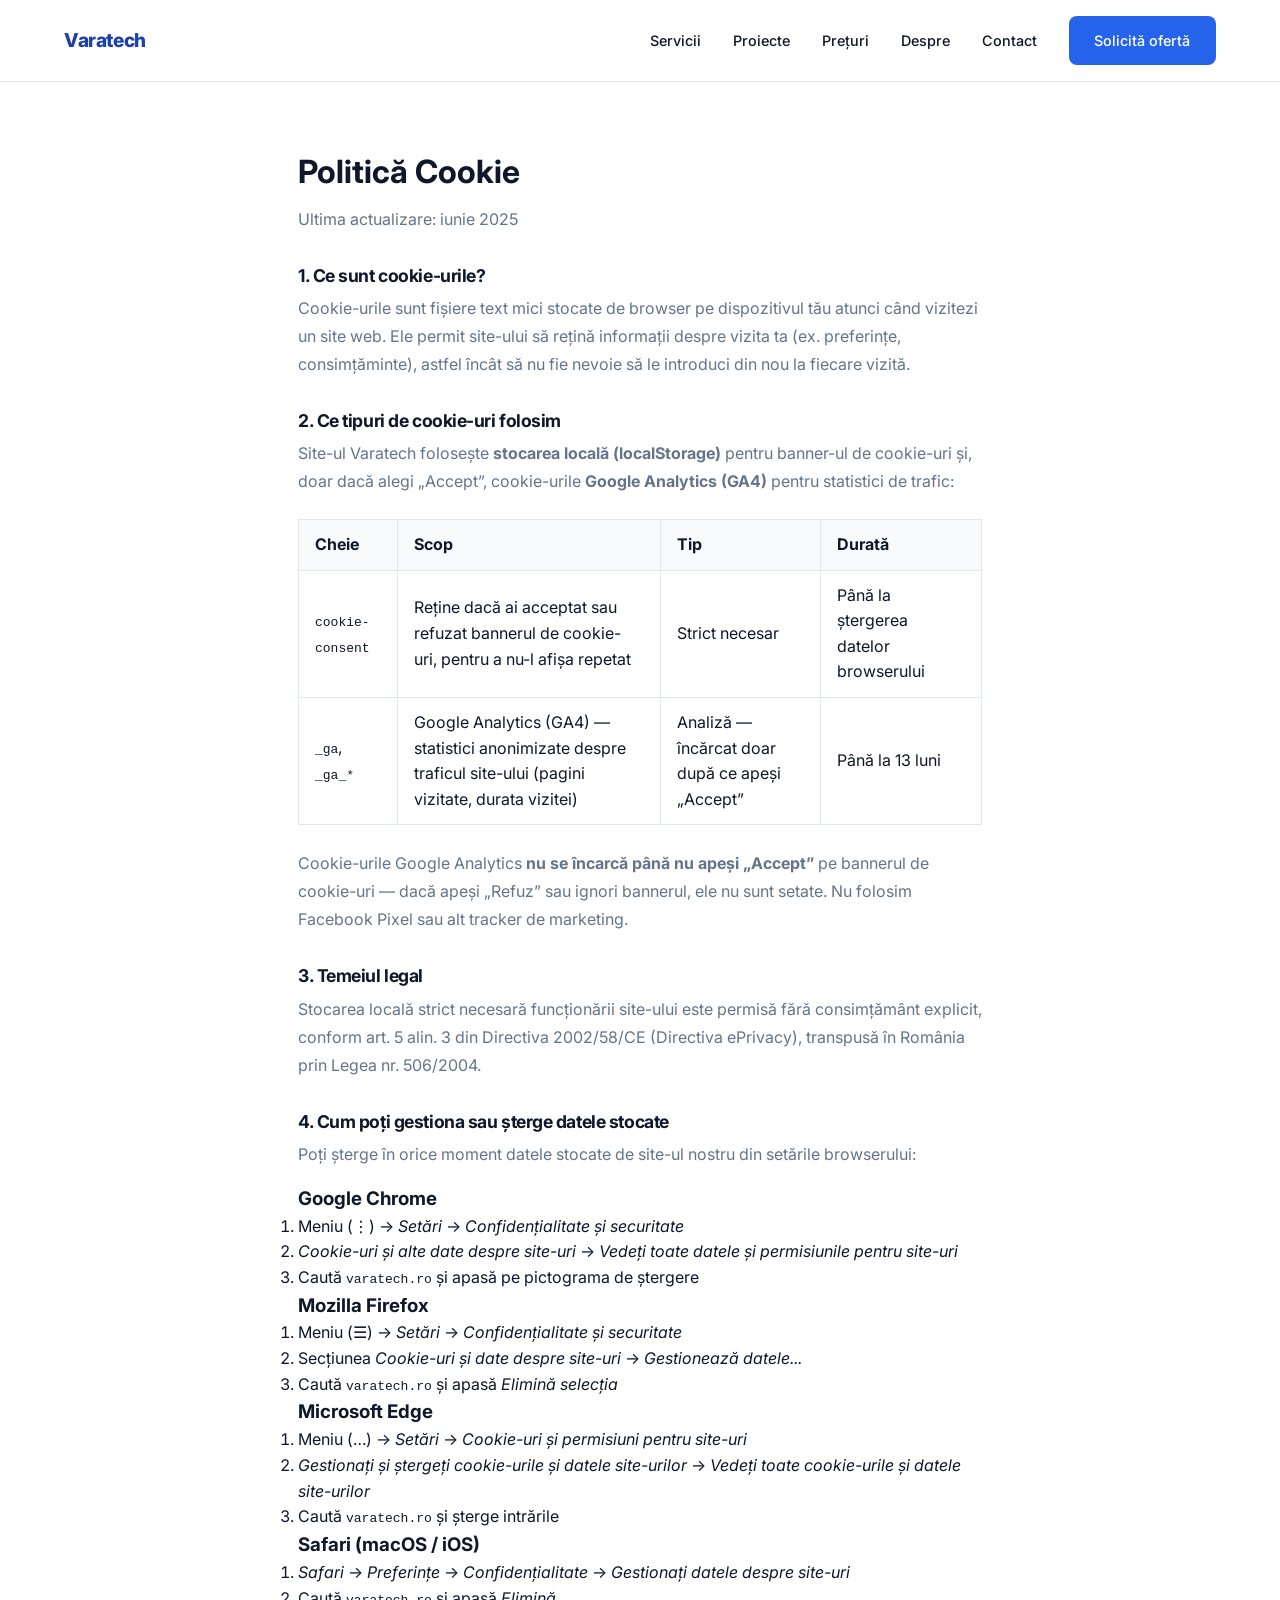
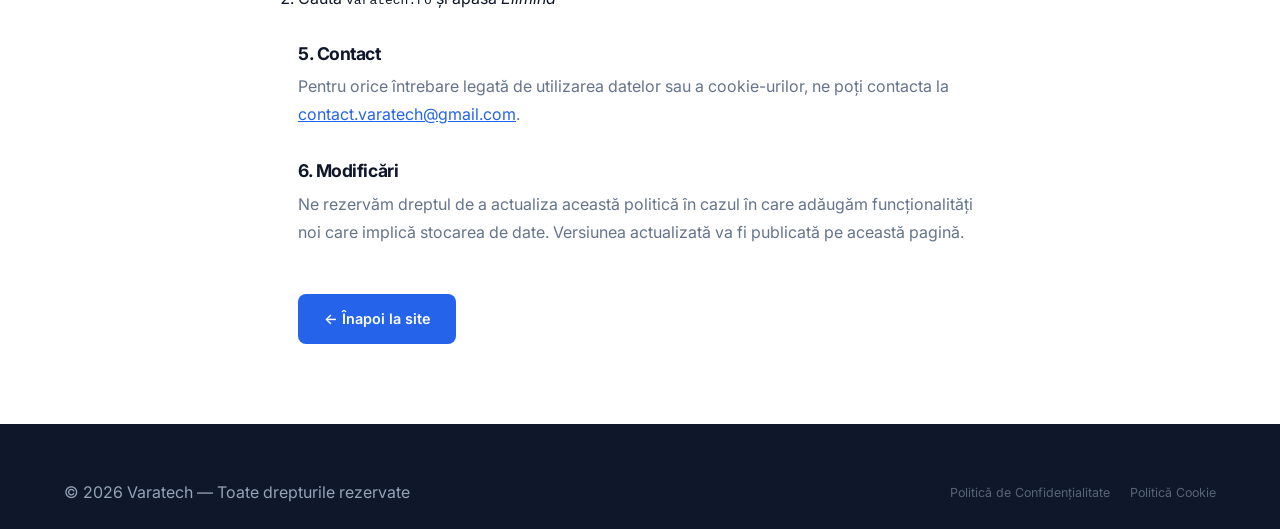
==== commit ff35f123: "SEO/social meta + consent-gated Google Analytics Adds canonical links, og:image, Twitter cards, and " ====
--- a/cookies.html
+++ b/cookies.html
@@ -4,6 +4,8 @@
   <meta charset="UTF-8">
   <meta name="viewport" content="width=device-width, initial-scale=1.0">
   <title>Politică Cookie — Varatech</title>
+  <meta name="description" content="Politica de cookie-uri Varatech: ce date stocăm local, inclusiv Google Analytics după consimțământ, și cum îți poți gestiona preferințele.">
+  <link rel="canonical" href="https://varatech.ro/cookies.html">
   <link rel="preconnect" href="https://fonts.googleapis.com">
   <link rel="preconnect" href="https://fonts.gstatic.com" crossorigin>
   <link href="https://fonts.googleapis.com/css2?family=Inter:wght@400;500;600;700;800&display=swap" rel="stylesheet">
@@ -38,7 +40,7 @@
       <p>Cookie-urile sunt fișiere text mici stocate de browser pe dispozitivul tău atunci când vizitezi un site web. Ele permit site-ului să rețină informații despre vizita ta (ex. preferințe, consimțăminte), astfel încât să nu fie nevoie să le introduci din nou la fiecare vizită.</p>
 
       <h2>2. Ce tipuri de cookie-uri folosim</h2>
-      <p>Site-ul Varatech folosește exclusiv <strong>stocarea locală (localStorage)</strong> — o tehnologie similară cookie-urilor — pentru o singură funcționalitate:</p>
+      <p>Site-ul Varatech folosește <strong>stocarea locală (localStorage)</strong> pentru banner-ul de cookie-uri și, doar dacă alegi „Accept”, cookie-urile <strong>Google Analytics (GA4)</strong> pentru statistici de trafic:</p>
 
       <table style="width:100%;border-collapse:collapse;margin:1.5rem 0;">
         <thead>
@@ -56,10 +58,16 @@
             <td style="padding:0.75rem 1rem;border:1px solid var(--border);">Strict necesar</td>
             <td style="padding:0.75rem 1rem;border:1px solid var(--border);">Până la ștergerea datelor browserului</td>
           </tr>
+          <tr>
+            <td style="padding:0.75rem 1rem;border:1px solid var(--border);"><code>_ga</code>, <code>_ga_*</code></td>
+            <td style="padding:0.75rem 1rem;border:1px solid var(--border);">Google Analytics (GA4) — statistici anonimizate despre traficul site-ului (pagini vizitate, durata vizitei)</td>
+            <td style="padding:0.75rem 1rem;border:1px solid var(--border);">Analiză — încărcat doar după ce apeși „Accept”</td>
+            <td style="padding:0.75rem 1rem;border:1px solid var(--border);">Până la 13 luni</td>
+          </tr>
         </tbody>
       </table>
 
-      <p><strong>Nu folosim cookie-uri de analiză, marketing, social media sau terțe părți</strong> (nu Google Analytics, nu Facebook Pixel, nu alt tracker).</p>
+      <p>Cookie-urile Google Analytics <strong>nu se încarcă până nu apeși „Accept”</strong> pe bannerul de cookie-uri — dacă apeși „Refuz” sau ignori bannerul, ele nu sunt setate. Nu folosim Facebook Pixel sau alt tracker de marketing.</p>
 
       <h2>3. Temeiul legal</h2>
       <p>Stocarea locală strict necesară funcționării site-ului este permisă fără consimțământ explicit, conform art. 5 alin. 3 din Directiva 2002/58/CE (Directiva ePrivacy), transpusă în România prin Legea nr. 506/2004.</p>
--- a/styles.css
+++ b/styles.css
@@ -264,7 +264,7 @@
 }
 .footer-brand strong{color:white;font-size:1.1rem;font-weight:800;letter-spacing:-0.02em}
 .footer-brand>p{margin-top:0.5rem;font-size:0.875rem;line-height:1.6}
-.footer-col h4{color:white;font-size:0.75rem;font-weight:700;letter-spacing:0.09em;text-transform:uppercase;margin-bottom:1rem}
+.footer-col h3{color:white;font-size:0.75rem;font-weight:700;letter-spacing:0.09em;text-transform:uppercase;margin-bottom:1rem}
 .footer-col a,.footer-col span{
   display:block;color:var(--footer-text);text-decoration:none;
   font-size:0.875rem;margin-bottom:0.6rem;transition:color 0.2s;
@@ -371,8 +371,8 @@
 
 @media (max-width:480px){
   .hero h1{font-size:1.85rem}
-  .hero-ctas{flex-direction:column;align-items:stretch}
-  .hero-ctas .btn{text-align:center}
+  .hero-ctas{flex-direction:column;align-items:center}
+  .hero-ctas .btn{width:100%;max-width:320px;text-align:center}
   h2{font-size:1.75rem}
   .stat-num{font-size:1.85rem}
   .contact-form-wrap{padding:1.5rem}
